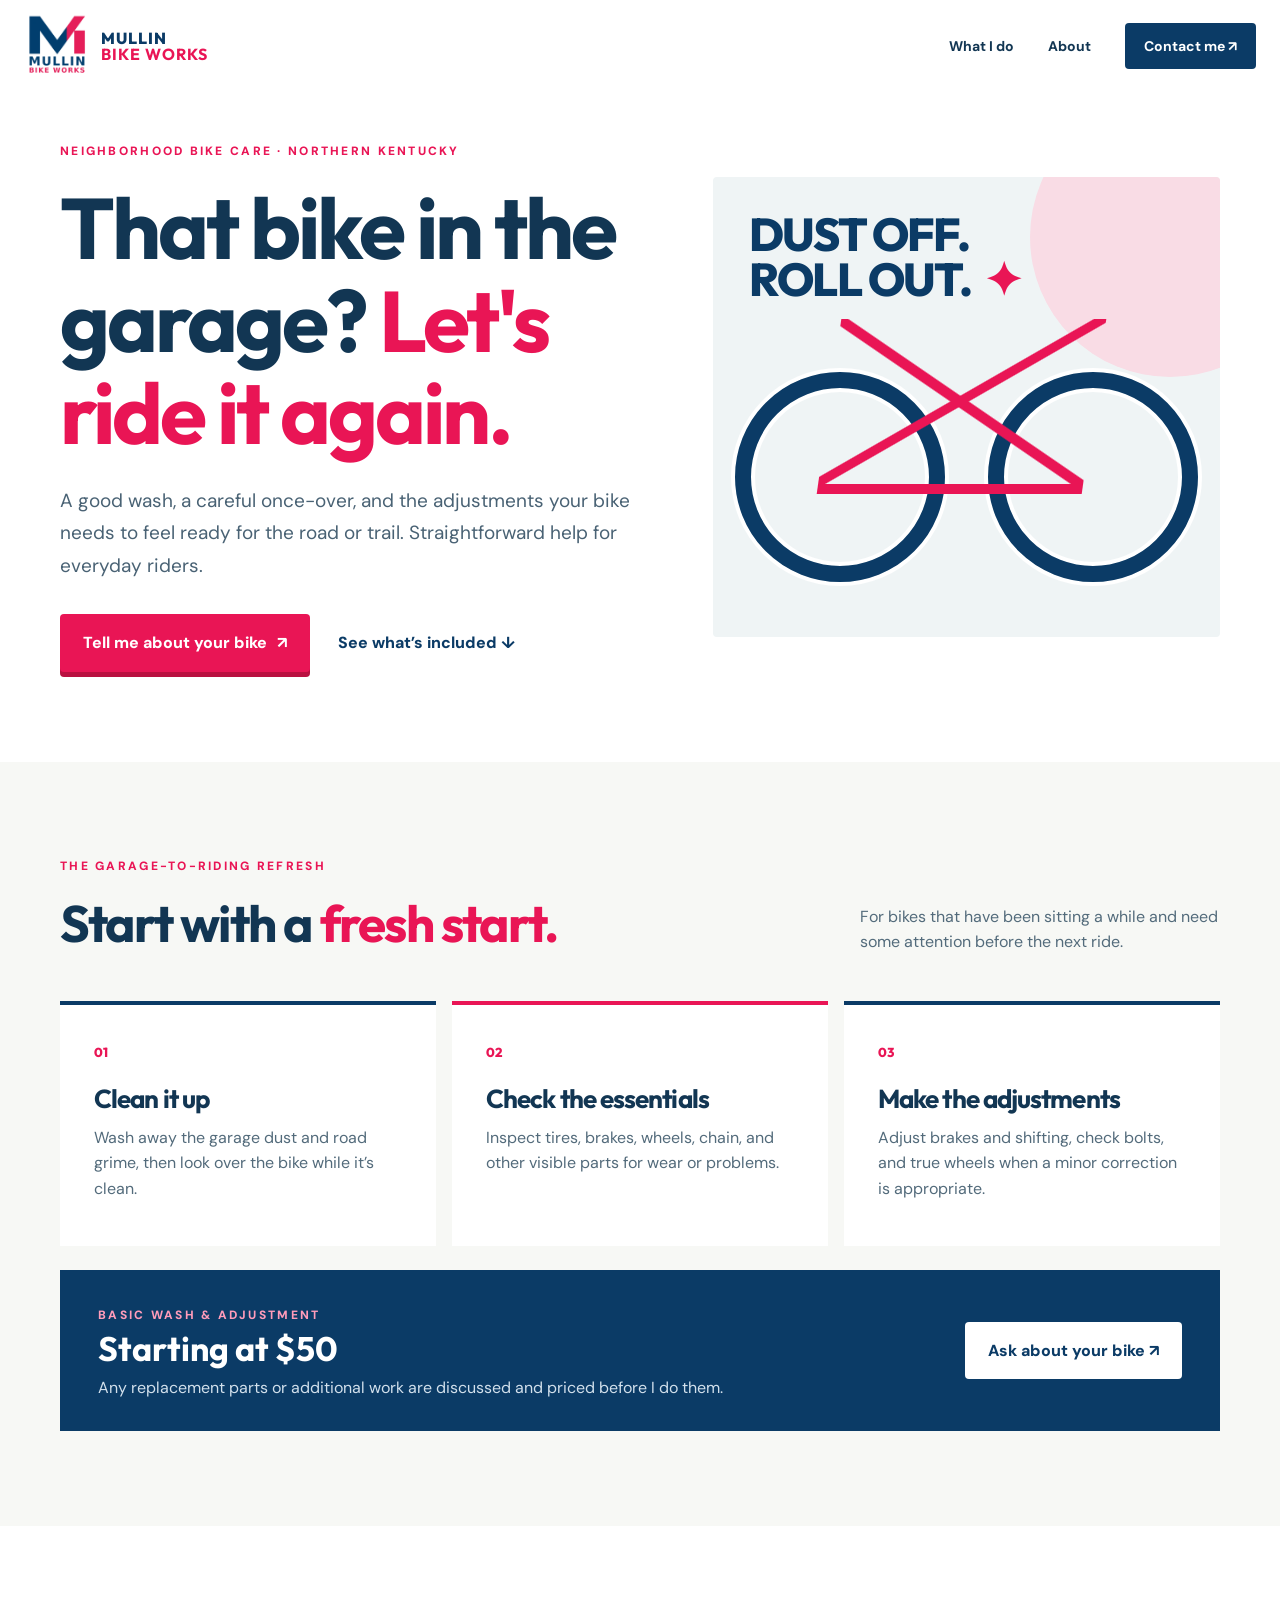
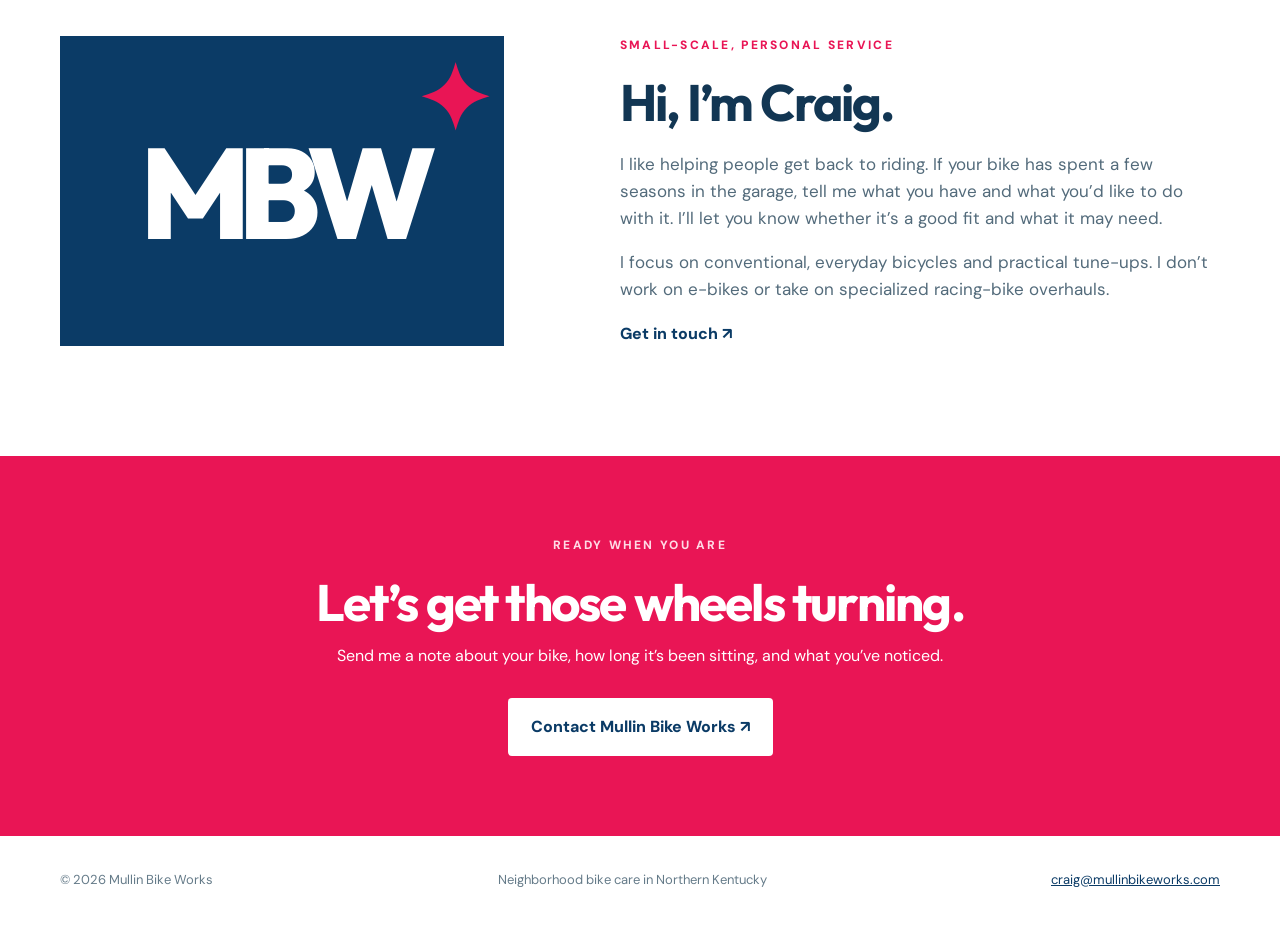
==== index.html @ 95a7aa64 "Build neighborhood bike service website" ====
<!doctype html>
<html lang="en">
<head>
  <meta charset="utf-8">
  <meta name="viewport" content="width=device-width, initial-scale=1">
  <meta name="theme-color" content="#0b3b66">
  <meta name="description" content="Mullin Bike Works helps Northern Kentucky neighbors get their everyday bikes out of the garage and ready to ride again.">
  <title>Mullin Bike Works | Get back on your bike</title>
  <link rel="icon" href="logo.png" type="image/png">
  <link rel="stylesheet" href="styles.css">
</head>
<body>
  <header class="site-header">
    <a class="brand" href="index.html" aria-label="Mullin Bike Works home"><img src="logo.png" alt="" width="66" height="66"><span>Mullin <strong>Bike Works</strong></span></a>
    <nav aria-label="Main navigation"><a href="#services">What I do</a><a href="#about">About</a><a class="nav-contact" href="contact.html">Contact me <span aria-hidden="true">↗</span></a></nav>
  </header>
  <main>
    <section class="hero wrap">
      <div class="hero-copy"><p class="eyebrow">NEIGHBORHOOD BIKE CARE · NORTHERN KENTUCKY</p><h1>That bike in the garage? <em>Let's ride it again.</em></h1><p class="lead">A good wash, a careful once-over, and the adjustments your bike needs to feel ready for the road or trail. Straightforward help for everyday riders.</p><div class="actions"><a class="button" href="contact.html">Tell me about your bike <span aria-hidden="true">↗</span></a><a class="text-link" href="#services">See what’s included ↓</a></div></div>
      <div class="hero-art" aria-hidden="true"><span class="wheel wheel-one"></span><span class="wheel wheel-two"></span><span class="frame-lines"></span><div class="art-note">DUST OFF.<br>ROLL OUT.<span>✦</span></div></div>
    </section>
    <section id="services" class="service-section"><div class="wrap"><p class="eyebrow">THE GARAGE-TO-RIDING REFRESH</p><div class="section-top"><h2>Start with a <em>fresh start.</em></h2><p>For bikes that have been sitting a while and need some attention before the next ride.</p></div><div class="service-grid"><div class="service-card"><span class="number">01</span><h3>Clean it up</h3><p>Wash away the garage dust and road grime, then look over the bike while it’s clean.</p></div><div class="service-card"><span class="number">02</span><h3>Check the essentials</h3><p>Inspect tires, brakes, wheels, chain, and other visible parts for wear or problems.</p></div><div class="service-card"><span class="number">03</span><h3>Make the adjustments</h3><p>Adjust brakes and shifting, check bolts, and true wheels when a minor correction is appropriate.</p></div></div><div class="price-strip"><div><span class="eyebrow">BASIC WASH & ADJUSTMENT</span><strong>Starting at $50</strong><p>Any replacement parts or additional work are discussed and priced before I do them.</p></div><a class="button button-light" href="contact.html">Ask about your bike ↗</a></div></div></section>
    <section id="about" class="about wrap"><div class="about-mark">MBW<span>✦</span></div><div><p class="eyebrow">SMALL-SCALE, PERSONAL SERVICE</p><h2>Hi, I’m Craig.</h2><p>I like helping people get back to riding. If your bike has spent a few seasons in the garage, tell me what you have and what you’d like to do with it. I’ll let you know whether it’s a good fit and what it may need.</p><p>I focus on conventional, everyday bicycles and practical tune-ups. I don’t work on e-bikes or take on specialized racing-bike overhauls.</p><a class="text-link" href="contact.html">Get in touch ↗</a></div></section>
    <section class="bottom-cta"><div class="wrap"><p class="eyebrow">READY WHEN YOU ARE</p><h2>Let’s get those wheels turning.</h2><p>Send me a note about your bike, how long it’s been sitting, and what you’ve noticed.</p><a class="button button-light" href="contact.html">Contact Mullin Bike Works ↗</a></div></section>
  </main>
  <footer class="site-footer wrap"><span>© <span id="year">2026</span> Mullin Bike Works</span><span>Neighborhood bike care in Northern Kentucky</span><a href="mailto:craig@mullinbikeworks.com">craig@mullinbikeworks.com</a></footer>
  <script src="script.js"></script>
</body>
</html>
---- styles.css ----
@import url('https://fonts.googleapis.com/css2?family=DM+Sans:wght@400;500;600;700;800&family=Outfit:wght@400;500;600;700;800&display=swap');
:root{--navy:#0b3b66;--pink:#e91555;--ink:#123653;--cream:#f7f8f5;--line:#dce5e9}*{box-sizing:border-box}html{scroll-behavior:smooth}body{margin:0;background:#fff;color:var(--ink);font-family:'DM Sans',Arial,sans-serif;line-height:1.6}a{color:inherit}a:focus-visible{outline:3px solid var(--pink);outline-offset:4px}.wrap{width:min(1160px,calc(100% - 48px));margin-inline:auto}.site-header{height:92px;display:flex;align-items:center;justify-content:space-between;width:min(1260px,calc(100% - 48px));margin:auto}.brand{display:flex;align-items:center;gap:11px;text-decoration:none;font-family:Outfit,Arial,sans-serif;text-transform:uppercase;font-size:16px;font-weight:800;line-height:1.03;letter-spacing:.06em;color:var(--navy)}.brand img{object-fit:contain}.brand strong{display:block;color:var(--pink)}nav{display:flex;align-items:center;gap:34px}nav a{font-size:14px;font-weight:700;text-decoration:none}nav a:hover,.text-link:hover{color:var(--pink)}nav .nav-contact{background:var(--navy);padding:12px 19px;color:white;border-radius:4px}nav .nav-contact:hover{background:var(--pink);color:white}h1,h2,h3,p{margin-top:0}h1,h2,h3{font-family:Outfit,Arial,sans-serif;line-height:1.08;letter-spacing:-.035em}h1{font-size:clamp(48px,6.7vw,88px);margin-bottom:26px}h2{font-size:clamp(34px,4vw,54px);margin-bottom:20px}h3{font-size:26px}em{font-style:normal;color:var(--pink)}.eyebrow{font-size:12px;letter-spacing:.19em;font-weight:800;color:var(--pink);margin-bottom:20px}.lead{font-size:19px;line-height:1.7;max-width:580px;color:#496274}.button{display:inline-flex;align-items:center;justify-content:center;gap:10px;background:var(--pink);color:white;text-decoration:none;border-radius:4px;padding:16px 23px;font-weight:800;box-shadow:0 5px 0 #b91040;transition:transform .2s,box-shadow .2s}.button:hover{transform:translateY(-2px);box-shadow:0 7px 0 #b91040}.text-link{font-weight:800;text-decoration:none;color:var(--navy)}.actions{display:flex;align-items:center;gap:28px;flex-wrap:wrap;margin-top:32px}.hero{display:grid;grid-template-columns:1.08fr .92fr;gap:5%;min-height:620px;align-items:center;padding-block:50px 90px}.hero-art{height:460px;position:relative;background:#eff4f5;overflow:hidden;border-radius:4px}.hero-art:after{content:'';position:absolute;width:280px;height:280px;border-radius:50%;background:#f9dce5;right:-90px;top:-80px}.wheel{position:absolute;bottom:55px;width:210px;height:210px;border:16px solid var(--navy);border-radius:50%;z-index:1;box-shadow:inset 0 0 0 4px white,0 0 0 4px white}.wheel-one{left:22px}.wheel-two{right:22px}.frame-lines{position:absolute;z-index:2;left:116px;bottom:143px;width:265px;height:175px;background:linear-gradient(148deg,transparent 47.5%,var(--pink) 48%,var(--pink) 51%,transparent 51.5%),linear-gradient(32deg,transparent 47.5%,var(--pink) 48%,var(--pink) 51%,transparent 51.5%);border-bottom:10px solid var(--pink);transform:skewX(-8deg)}.art-note{position:absolute;z-index:3;top:35px;left:36px;color:var(--navy);font:800 46px/.98 Outfit,Arial,sans-serif;letter-spacing:-.04em}.art-note span{color:var(--pink);padding-left:12px}.service-section{background:var(--cream);padding:95px 0}.section-top{display:flex;justify-content:space-between;gap:50px;align-items:end}.section-top p{max-width:360px;color:#536b7b}.service-grid{display:grid;grid-template-columns:repeat(3,1fr);gap:16px;margin:30px 0 24px}.service-card{background:white;padding:34px;min-height:245px;border-top:4px solid var(--navy)}.service-card:nth-child(2){border-color:var(--pink)}.service-card p{color:#536b7b;margin:0}.number{color:var(--pink);font:800 13px Outfit,Arial,sans-serif}.service-card h3{margin:20px 0 12px}.price-strip{background:var(--navy);color:white;padding:31px 38px;display:flex;align-items:center;justify-content:space-between;gap:32px}.price-strip .eyebrow{color:#ff9cba;margin:0}.price-strip strong{font:700 34px Outfit,Arial,sans-serif;display:block}.price-strip p{margin:5px 0 0;color:#d2e0ec}.button-light{background:white;color:var(--navy);box-shadow:none;white-space:nowrap}.button-light:hover{box-shadow:none;color:var(--pink)}.about{padding-block:110px;display:grid;grid-template-columns:.85fr 1.15fr;gap:10%;align-items:center}.about p:not(.eyebrow){font-size:17px;color:#536b7b}.about-mark{height:310px;background:var(--navy);color:white;display:flex;align-items:center;justify-content:center;font:800 clamp(70px,10vw,160px) Outfit,Arial,sans-serif;letter-spacing:-.1em;position:relative;overflow:hidden}.about-mark span{font-size:90px;color:var(--pink);position:absolute;right:25px;top:5px}.bottom-cta{background:var(--pink);text-align:center;padding:80px 24px;color:white}.bottom-cta .eyebrow{color:#ffdae5}.bottom-cta h2{margin-bottom:12px}.bottom-cta p:not(.eyebrow){margin-bottom:30px}.site-footer{display:flex;justify-content:space-between;gap:20px;flex-wrap:wrap;padding-block:34px;font-size:13px;color:#657b89}.site-footer a{color:var(--navy)}.contact-main{display:grid;grid-template-columns:1fr .85fr;gap:10%;padding-block:100px 115px;align-items:start}.contact-main h1{max-width:650px}.contact-main .button{margin-top:20px}.email-fallback{margin-top:28px;font-size:15px}.email-fallback a{font-weight:700;color:var(--navy)}.contact-card{background:var(--cream);border-top:6px solid var(--pink);padding:40px}.contact-card h2{font-size:32px}.contact-card ul{padding-left:21px}.contact-card li{padding:6px 0}.contact-card p{color:#536b7b}.contact-price{border-top:1px solid var(--line);padding-top:20px;font-size:15px}.contact-price strong{display:block;font:700 28px Outfit,Arial,sans-serif;color:var(--pink)}.contact-foot{background:var(--navy);color:white;padding:36px 0}.contact-foot p{margin:6px 0 0;color:#d2e0ec;max-width:780px}@media(max-width:800px){.site-header{height:auto;min-height:86px}.hero,.about,.contact-main{grid-template-columns:1fr}.hero{padding-block:55px}.hero-art{height:340px}.wheel{width:150px;height:150px;bottom:40px}.frame-lines{left:82px;bottom:104px;width:200px;height:120px}.art-note{font-size:35px}.service-grid{grid-template-columns:1fr}.service-card{min-height:auto}.section-top{display:block}.about{padding-block:70px}.about-mark{height:220px}.contact-main{padding-block:65px;gap:45px}}@media(max-width:540px){.wrap,.site-header{width:min(100% - 32px,1160px)}.site-header{align-items:flex-start;padding-block:14px;gap:10px;flex-wrap:wrap}.brand img{width:48px;height:48px}.brand{font-size:13px}nav{width:100%;gap:20px;justify-content:space-between}nav a{font-size:12px}nav .nav-contact{padding:8px 10px}.hero{padding-top:48px}.hero-art{height:285px}.wheel{width:125px;height:125px;border-width:10px;bottom:30px}.wheel-one{left:10px}.wheel-two{right:10px}.frame-lines{left:59px;bottom:77px;width:178px;height:105px}.art-note{font-size:29px;left:22px;top:20px}.actions{gap:20px}.service-section{padding:65px 0}.service-card{padding:26px}.price-strip{display:block;padding:28px}.price-strip .button{margin-top:22px}.site-footer{display:grid;gap:8px}.contact-card{padding:28px}}
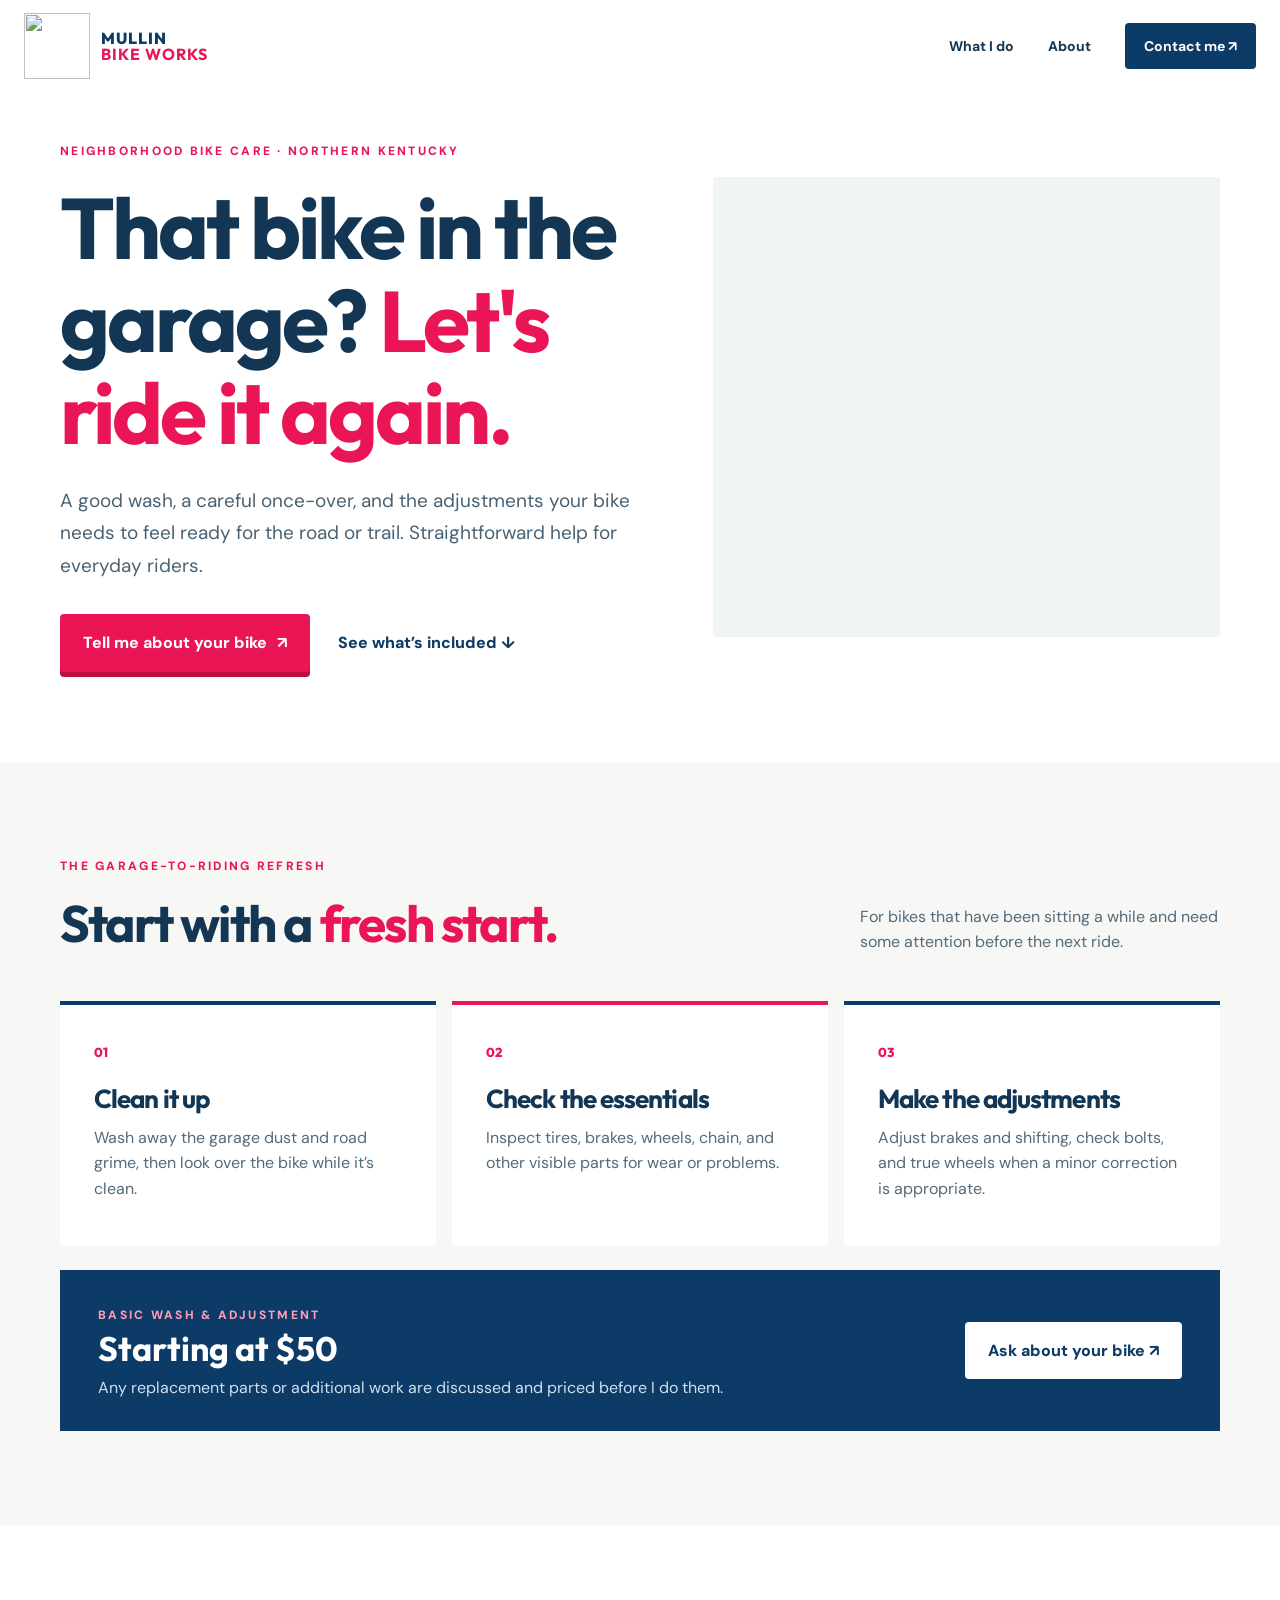
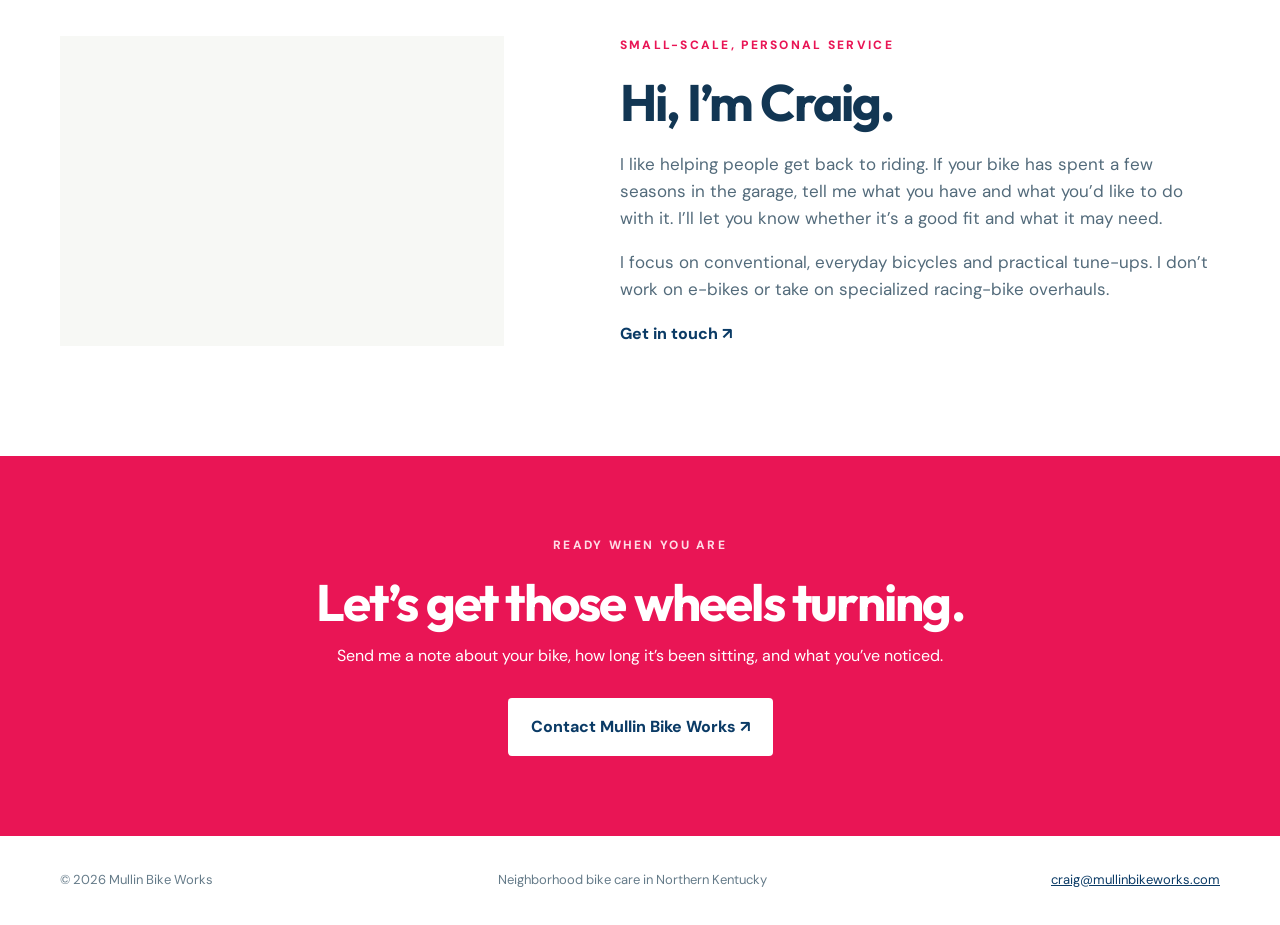
==== commit c3191e16: "Use supplied M and MBW marks throughout site" ====
--- a/index.html
+++ b/index.html
@@ -6,21 +6,21 @@
   <meta name="theme-color" content="#0b3b66">
   <meta name="description" content="Mullin Bike Works helps Northern Kentucky neighbors get their everyday bikes out of the garage and ready to ride again.">
   <title>Mullin Bike Works | Get back on your bike</title>
-  <link rel="icon" href="logo.png" type="image/png">
+  <link rel="icon" href="m-mark.png" type="image/png">
   <link rel="stylesheet" href="styles.css">
 </head>
 <body>
   <header class="site-header">
-    <a class="brand" href="index.html" aria-label="Mullin Bike Works home"><img src="logo.png" alt="" width="66" height="66"><span>Mullin <strong>Bike Works</strong></span></a>
+    <a class="brand" href="index.html" aria-label="Mullin Bike Works home"><img src="m-mark.png" alt="" width="66" height="66"><span>Mullin <strong>Bike Works</strong></span></a>
     <nav aria-label="Main navigation"><a href="#services">What I do</a><a href="#about">About</a><a class="nav-contact" href="contact.html">Contact me <span aria-hidden="true">↗</span></a></nav>
   </header>
   <main>
     <section class="hero wrap">
       <div class="hero-copy"><p class="eyebrow">NEIGHBORHOOD BIKE CARE · NORTHERN KENTUCKY</p><h1>That bike in the garage? <em>Let's ride it again.</em></h1><p class="lead">A good wash, a careful once-over, and the adjustments your bike needs to feel ready for the road or trail. Straightforward help for everyday riders.</p><div class="actions"><a class="button" href="contact.html">Tell me about your bike <span aria-hidden="true">↗</span></a><a class="text-link" href="#services">See what’s included ↓</a></div></div>
-      <div class="hero-art" aria-hidden="true"><span class="wheel wheel-one"></span><span class="wheel wheel-two"></span><span class="frame-lines"></span><div class="art-note">DUST OFF.<br>ROLL OUT.<span>✦</span></div></div>
+      <div class="hero-art" aria-hidden="true"><img src="m-mark.png" alt=""></div>
     </section>
     <section id="services" class="service-section"><div class="wrap"><p class="eyebrow">THE GARAGE-TO-RIDING REFRESH</p><div class="section-top"><h2>Start with a <em>fresh start.</em></h2><p>For bikes that have been sitting a while and need some attention before the next ride.</p></div><div class="service-grid"><div class="service-card"><span class="number">01</span><h3>Clean it up</h3><p>Wash away the garage dust and road grime, then look over the bike while it’s clean.</p></div><div class="service-card"><span class="number">02</span><h3>Check the essentials</h3><p>Inspect tires, brakes, wheels, chain, and other visible parts for wear or problems.</p></div><div class="service-card"><span class="number">03</span><h3>Make the adjustments</h3><p>Adjust brakes and shifting, check bolts, and true wheels when a minor correction is appropriate.</p></div></div><div class="price-strip"><div><span class="eyebrow">BASIC WASH & ADJUSTMENT</span><strong>Starting at $50</strong><p>Any replacement parts or additional work are discussed and priced before I do them.</p></div><a class="button button-light" href="contact.html">Ask about your bike ↗</a></div></div></section>
-    <section id="about" class="about wrap"><div class="about-mark">MBW<span>✦</span></div><div><p class="eyebrow">SMALL-SCALE, PERSONAL SERVICE</p><h2>Hi, I’m Craig.</h2><p>I like helping people get back to riding. If your bike has spent a few seasons in the garage, tell me what you have and what you’d like to do with it. I’ll let you know whether it’s a good fit and what it may need.</p><p>I focus on conventional, everyday bicycles and practical tune-ups. I don’t work on e-bikes or take on specialized racing-bike overhauls.</p><a class="text-link" href="contact.html">Get in touch ↗</a></div></section>
+    <section id="about" class="about wrap"><div class="about-mark" aria-hidden="true"><div class="mbw-crop"><img src="mbw-lockup.png" alt=""></div></div><div><p class="eyebrow">SMALL-SCALE, PERSONAL SERVICE</p><h2>Hi, I’m Craig.</h2><p>I like helping people get back to riding. If your bike has spent a few seasons in the garage, tell me what you have and what you’d like to do with it. I’ll let you know whether it’s a good fit and what it may need.</p><p>I focus on conventional, everyday bicycles and practical tune-ups. I don’t work on e-bikes or take on specialized racing-bike overhauls.</p><a class="text-link" href="contact.html">Get in touch ↗</a></div></section>
     <section class="bottom-cta"><div class="wrap"><p class="eyebrow">READY WHEN YOU ARE</p><h2>Let’s get those wheels turning.</h2><p>Send me a note about your bike, how long it’s been sitting, and what you’ve noticed.</p><a class="button button-light" href="contact.html">Contact Mullin Bike Works ↗</a></div></section>
   </main>
   <footer class="site-footer wrap"><span>© <span id="year">2026</span> Mullin Bike Works</span><span>Neighborhood bike care in Northern Kentucky</span><a href="mailto:craig@mullinbikeworks.com">craig@mullinbikeworks.com</a></footer>
--- a/styles.css
+++ b/styles.css
@@ -1,2 +1,12 @@
 @import url('https://fonts.googleapis.com/css2?family=DM+Sans:wght@400;500;600;700;800&family=Outfit:wght@400;500;600;700;800&display=swap');
 :root{--navy:#0b3b66;--pink:#e91555;--ink:#123653;--cream:#f7f8f5;--line:#dce5e9}*{box-sizing:border-box}html{scroll-behavior:smooth}body{margin:0;background:#fff;color:var(--ink);font-family:'DM Sans',Arial,sans-serif;line-height:1.6}a{color:inherit}a:focus-visible{outline:3px solid var(--pink);outline-offset:4px}.wrap{width:min(1160px,calc(100% - 48px));margin-inline:auto}.site-header{height:92px;display:flex;align-items:center;justify-content:space-between;width:min(1260px,calc(100% - 48px));margin:auto}.brand{display:flex;align-items:center;gap:11px;text-decoration:none;font-family:Outfit,Arial,sans-serif;text-transform:uppercase;font-size:16px;font-weight:800;line-height:1.03;letter-spacing:.06em;color:var(--navy)}.brand img{object-fit:contain}.brand strong{display:block;color:var(--pink)}nav{display:flex;align-items:center;gap:34px}nav a{font-size:14px;font-weight:700;text-decoration:none}nav a:hover,.text-link:hover{color:var(--pink)}nav .nav-contact{background:var(--navy);padding:12px 19px;color:white;border-radius:4px}nav .nav-contact:hover{background:var(--pink);color:white}h1,h2,h3,p{margin-top:0}h1,h2,h3{font-family:Outfit,Arial,sans-serif;line-height:1.08;letter-spacing:-.035em}h1{font-size:clamp(48px,6.7vw,88px);margin-bottom:26px}h2{font-size:clamp(34px,4vw,54px);margin-bottom:20px}h3{font-size:26px}em{font-style:normal;color:var(--pink)}.eyebrow{font-size:12px;letter-spacing:.19em;font-weight:800;color:var(--pink);margin-bottom:20px}.lead{font-size:19px;line-height:1.7;max-width:580px;color:#496274}.button{display:inline-flex;align-items:center;justify-content:center;gap:10px;background:var(--pink);color:white;text-decoration:none;border-radius:4px;padding:16px 23px;font-weight:800;box-shadow:0 5px 0 #b91040;transition:transform .2s,box-shadow .2s}.button:hover{transform:translateY(-2px);box-shadow:0 7px 0 #b91040}.text-link{font-weight:800;text-decoration:none;color:var(--navy)}.actions{display:flex;align-items:center;gap:28px;flex-wrap:wrap;margin-top:32px}.hero{display:grid;grid-template-columns:1.08fr .92fr;gap:5%;min-height:620px;align-items:center;padding-block:50px 90px}.hero-art{height:460px;position:relative;background:#eff4f5;overflow:hidden;border-radius:4px}.hero-art:after{content:'';position:absolute;width:280px;height:280px;border-radius:50%;background:#f9dce5;right:-90px;top:-80px}.wheel{position:absolute;bottom:55px;width:210px;height:210px;border:16px solid var(--navy);border-radius:50%;z-index:1;box-shadow:inset 0 0 0 4px white,0 0 0 4px white}.wheel-one{left:22px}.wheel-two{right:22px}.frame-lines{position:absolute;z-index:2;left:116px;bottom:143px;width:265px;height:175px;background:linear-gradient(148deg,transparent 47.5%,var(--pink) 48%,var(--pink) 51%,transparent 51.5%),linear-gradient(32deg,transparent 47.5%,var(--pink) 48%,var(--pink) 51%,transparent 51.5%);border-bottom:10px solid var(--pink);transform:skewX(-8deg)}.art-note{position:absolute;z-index:3;top:35px;left:36px;color:var(--navy);font:800 46px/.98 Outfit,Arial,sans-serif;letter-spacing:-.04em}.art-note span{color:var(--pink);padding-left:12px}.service-section{background:var(--cream);padding:95px 0}.section-top{display:flex;justify-content:space-between;gap:50px;align-items:end}.section-top p{max-width:360px;color:#536b7b}.service-grid{display:grid;grid-template-columns:repeat(3,1fr);gap:16px;margin:30px 0 24px}.service-card{background:white;padding:34px;min-height:245px;border-top:4px solid var(--navy)}.service-card:nth-child(2){border-color:var(--pink)}.service-card p{color:#536b7b;margin:0}.number{color:var(--pink);font:800 13px Outfit,Arial,sans-serif}.service-card h3{margin:20px 0 12px}.price-strip{background:var(--navy);color:white;padding:31px 38px;display:flex;align-items:center;justify-content:space-between;gap:32px}.price-strip .eyebrow{color:#ff9cba;margin:0}.price-strip strong{font:700 34px Outfit,Arial,sans-serif;display:block}.price-strip p{margin:5px 0 0;color:#d2e0ec}.button-light{background:white;color:var(--navy);box-shadow:none;white-space:nowrap}.button-light:hover{box-shadow:none;color:var(--pink)}.about{padding-block:110px;display:grid;grid-template-columns:.85fr 1.15fr;gap:10%;align-items:center}.about p:not(.eyebrow){font-size:17px;color:#536b7b}.about-mark{height:310px;background:var(--navy);color:white;display:flex;align-items:center;justify-content:center;font:800 clamp(70px,10vw,160px) Outfit,Arial,sans-serif;letter-spacing:-.1em;position:relative;overflow:hidden}.about-mark span{font-size:90px;color:var(--pink);position:absolute;right:25px;top:5px}.bottom-cta{background:var(--pink);text-align:center;padding:80px 24px;color:white}.bottom-cta .eyebrow{color:#ffdae5}.bottom-cta h2{margin-bottom:12px}.bottom-cta p:not(.eyebrow){margin-bottom:30px}.site-footer{display:flex;justify-content:space-between;gap:20px;flex-wrap:wrap;padding-block:34px;font-size:13px;color:#657b89}.site-footer a{color:var(--navy)}.contact-main{display:grid;grid-template-columns:1fr .85fr;gap:10%;padding-block:100px 115px;align-items:start}.contact-main h1{max-width:650px}.contact-main .button{margin-top:20px}.email-fallback{margin-top:28px;font-size:15px}.email-fallback a{font-weight:700;color:var(--navy)}.contact-card{background:var(--cream);border-top:6px solid var(--pink);padding:40px}.contact-card h2{font-size:32px}.contact-card ul{padding-left:21px}.contact-card li{padding:6px 0}.contact-card p{color:#536b7b}.contact-price{border-top:1px solid var(--line);padding-top:20px;font-size:15px}.contact-price strong{display:block;font:700 28px Outfit,Arial,sans-serif;color:var(--pink)}.contact-foot{background:var(--navy);color:white;padding:36px 0}.contact-foot p{margin:6px 0 0;color:#d2e0ec;max-width:780px}@media(max-width:800px){.site-header{height:auto;min-height:86px}.hero,.about,.contact-main{grid-template-columns:1fr}.hero{padding-block:55px}.hero-art{height:340px}.wheel{width:150px;height:150px;bottom:40px}.frame-lines{left:82px;bottom:104px;width:200px;height:120px}.art-note{font-size:35px}.service-grid{grid-template-columns:1fr}.service-card{min-height:auto}.section-top{display:block}.about{padding-block:70px}.about-mark{height:220px}.contact-main{padding-block:65px;gap:45px}}@media(max-width:540px){.wrap,.site-header{width:min(100% - 32px,1160px)}.site-header{align-items:flex-start;padding-block:14px;gap:10px;flex-wrap:wrap}.brand img{width:48px;height:48px}.brand{font-size:13px}nav{width:100%;gap:20px;justify-content:space-between}nav a{font-size:12px}nav .nav-contact{padding:8px 10px}.hero{padding-top:48px}.hero-art{height:285px}.wheel{width:125px;height:125px;border-width:10px;bottom:30px}.wheel-one{left:10px}.wheel-two{right:10px}.frame-lines{left:59px;bottom:77px;width:178px;height:105px}.art-note{font-size:29px;left:22px;top:20px}.actions{gap:20px}.service-section{padding:65px 0}.service-card{padding:26px}.price-strip{display:block;padding:28px}.price-strip .button{margin-top:22px}.site-footer{display:grid;gap:8px}.contact-card{padding:28px}}
+
+/* Supplied brand marks: show the MBW lettermark without the wording beneath it. */
+.hero-art{background:#eff4f5;display:grid;place-items:center;padding:9%;height:460px}
+.hero-art:after{display:none}
+.hero-art>img{width:100%;height:auto;display:block;position:relative;z-index:1}
+.about-mark{background:#f7f8f5;padding:30px;overflow:hidden}
+.mbw-crop{width:100%;aspect-ratio:1855 / 485;overflow:hidden}
+.mbw-crop img{display:block;width:100%;height:auto;transform:translateY(-3%)}
+@media(max-width:800px){.hero-art{height:340px}.about-mark{height:220px}}
+@media(max-width:540px){.hero-art{height:285px}.about-mark{height:180px;padding:20px}}
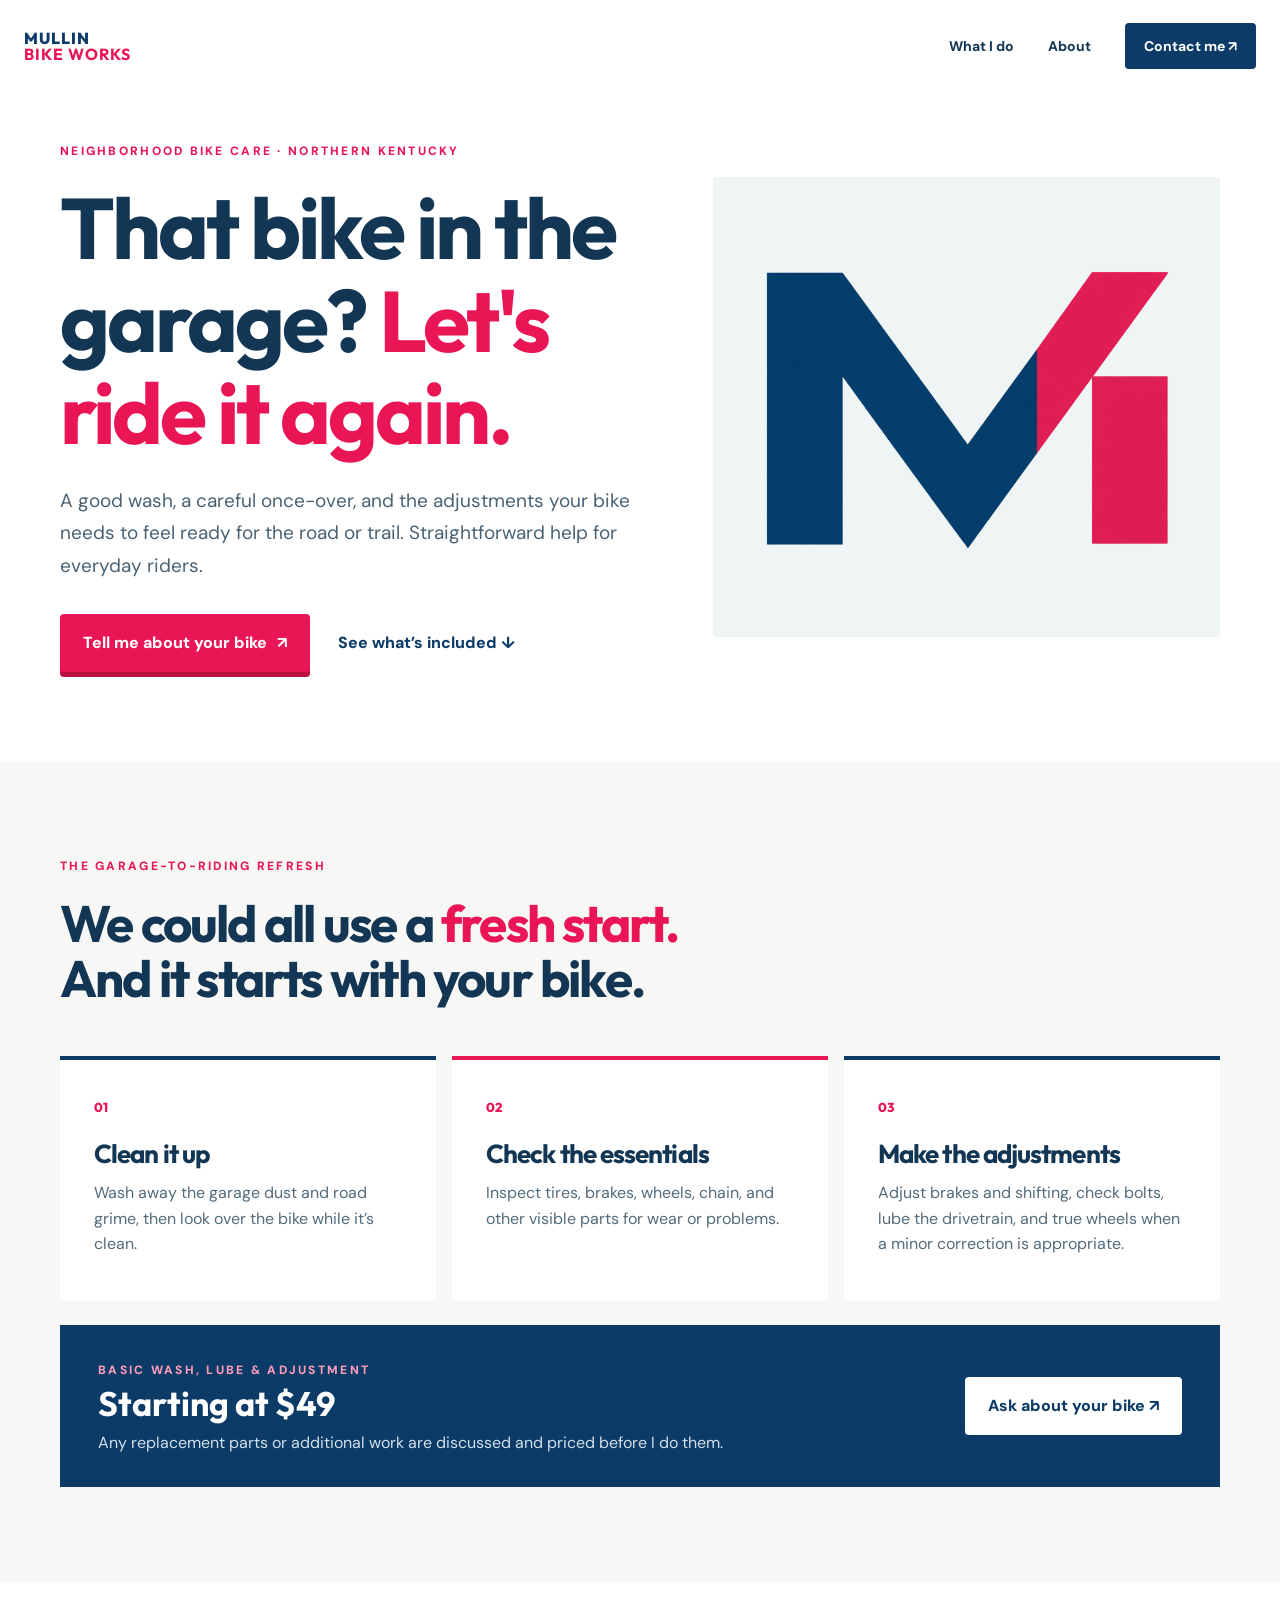
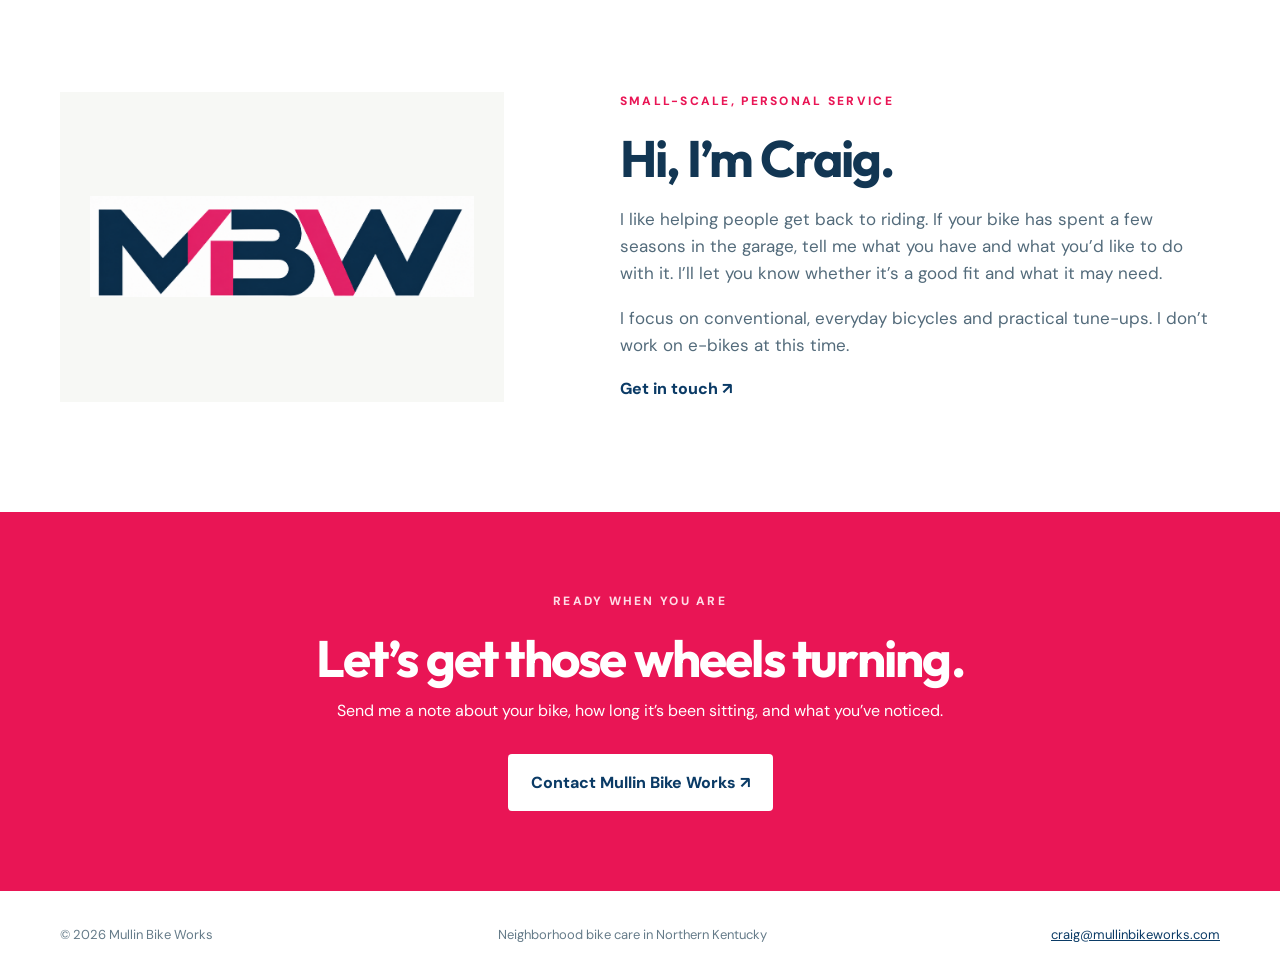
==== commit fe52ac82: "clean up copy" ====
--- a/index.html
+++ b/index.html
@@ -1,29 +1,141 @@
 <!doctype html>
 <html lang="en">
-<head>
-  <meta charset="utf-8">
-  <meta name="viewport" content="width=device-width, initial-scale=1">
-  <meta name="theme-color" content="#0b3b66">
-  <meta name="description" content="Mullin Bike Works helps Northern Kentucky neighbors get their everyday bikes out of the garage and ready to ride again.">
-  <title>Mullin Bike Works | Get back on your bike</title>
-  <link rel="icon" href="m-mark.png" type="image/png">
-  <link rel="stylesheet" href="styles.css">
-</head>
-<body>
-  <header class="site-header">
-    <a class="brand" href="index.html" aria-label="Mullin Bike Works home"><img src="m-mark.png" alt="" width="66" height="66"><span>Mullin <strong>Bike Works</strong></span></a>
-    <nav aria-label="Main navigation"><a href="#services">What I do</a><a href="#about">About</a><a class="nav-contact" href="contact.html">Contact me <span aria-hidden="true">↗</span></a></nav>
-  </header>
-  <main>
-    <section class="hero wrap">
-      <div class="hero-copy"><p class="eyebrow">NEIGHBORHOOD BIKE CARE · NORTHERN KENTUCKY</p><h1>That bike in the garage? <em>Let's ride it again.</em></h1><p class="lead">A good wash, a careful once-over, and the adjustments your bike needs to feel ready for the road or trail. Straightforward help for everyday riders.</p><div class="actions"><a class="button" href="contact.html">Tell me about your bike <span aria-hidden="true">↗</span></a><a class="text-link" href="#services">See what’s included ↓</a></div></div>
-      <div class="hero-art" aria-hidden="true"><img src="m-mark.png" alt=""></div>
-    </section>
-    <section id="services" class="service-section"><div class="wrap"><p class="eyebrow">THE GARAGE-TO-RIDING REFRESH</p><div class="section-top"><h2>Start with a <em>fresh start.</em></h2><p>For bikes that have been sitting a while and need some attention before the next ride.</p></div><div class="service-grid"><div class="service-card"><span class="number">01</span><h3>Clean it up</h3><p>Wash away the garage dust and road grime, then look over the bike while it’s clean.</p></div><div class="service-card"><span class="number">02</span><h3>Check the essentials</h3><p>Inspect tires, brakes, wheels, chain, and other visible parts for wear or problems.</p></div><div class="service-card"><span class="number">03</span><h3>Make the adjustments</h3><p>Adjust brakes and shifting, check bolts, and true wheels when a minor correction is appropriate.</p></div></div><div class="price-strip"><div><span class="eyebrow">BASIC WASH & ADJUSTMENT</span><strong>Starting at $50</strong><p>Any replacement parts or additional work are discussed and priced before I do them.</p></div><a class="button button-light" href="contact.html">Ask about your bike ↗</a></div></div></section>
-    <section id="about" class="about wrap"><div class="about-mark" aria-hidden="true"><div class="mbw-crop"><img src="mbw-lockup.png" alt=""></div></div><div><p class="eyebrow">SMALL-SCALE, PERSONAL SERVICE</p><h2>Hi, I’m Craig.</h2><p>I like helping people get back to riding. If your bike has spent a few seasons in the garage, tell me what you have and what you’d like to do with it. I’ll let you know whether it’s a good fit and what it may need.</p><p>I focus on conventional, everyday bicycles and practical tune-ups. I don’t work on e-bikes or take on specialized racing-bike overhauls.</p><a class="text-link" href="contact.html">Get in touch ↗</a></div></section>
-    <section class="bottom-cta"><div class="wrap"><p class="eyebrow">READY WHEN YOU ARE</p><h2>Let’s get those wheels turning.</h2><p>Send me a note about your bike, how long it’s been sitting, and what you’ve noticed.</p><a class="button button-light" href="contact.html">Contact Mullin Bike Works ↗</a></div></section>
-  </main>
-  <footer class="site-footer wrap"><span>© <span id="year">2026</span> Mullin Bike Works</span><span>Neighborhood bike care in Northern Kentucky</span><a href="mailto:craig@mullinbikeworks.com">craig@mullinbikeworks.com</a></footer>
-  <script src="script.js"></script>
-</body>
+  <head>
+    <meta charset="utf-8" />
+    <meta name="viewport" content="width=device-width, initial-scale=1" />
+    <meta name="theme-color" content="#0b3b66" />
+    <meta
+      name="description"
+      content="Mullin Bike Works helps Northern Kentucky neighbors get their everyday bikes out of the garage and ready to ride again."
+    />
+    <title>Mullin Bike Works | Get back on your bike</title>
+    <link rel="icon" href="m-mark.png" type="image/png" />
+    <link rel="stylesheet" href="styles.css" />
+  </head>
+  <body>
+    <header class="site-header">
+      <a class="brand" href="index.html" aria-label="Mullin Bike Works home">
+        <!-- <img src="m-mark.png" alt="" width="66" height="66"> -->
+        <span>Mullin <strong>Bike Works</strong></span>
+      </a>
+      <nav aria-label="Main navigation">
+        <a href="#services">What I do</a><a href="#about">About</a
+        ><a class="nav-contact" href="contact.html"
+          >Contact me <span aria-hidden="true">↗</span></a
+        >
+      </nav>
+    </header>
+    <main>
+      <section class="hero wrap">
+        <div class="hero-copy">
+          <p class="eyebrow">NEIGHBORHOOD BIKE CARE · NORTHERN KENTUCKY</p>
+          <h1>That bike in the garage? <em>Let's ride it again.</em></h1>
+          <p class="lead">
+            A good wash, a careful once-over, and the adjustments your bike
+            needs to feel ready for the road or trail. Straightforward help for
+            everyday riders.
+          </p>
+          <div class="actions">
+            <a class="button" href="contact.html"
+              >Tell me about your bike <span aria-hidden="true">↗</span></a
+            ><a class="text-link" href="#services">See what’s included ↓</a>
+          </div>
+        </div>
+        <div class="hero-art" aria-hidden="true">
+          <img src="m-mark.png" alt="" />
+        </div>
+      </section>
+      <section id="services" class="service-section">
+        <div class="wrap">
+          <p class="eyebrow">THE GARAGE-TO-RIDING REFRESH</p>
+          <div class="section-top">
+            <h2>We could all use a <em>fresh start.</em><br> And it starts with your bike.</h2>
+             <!-- <h2>Your bike is part of your <em>fresh start</em><br>Why not return the favor?</h2> -->
+            <!-- <p>
+              For bikes that have been sitting a while and need some attention
+              before the next ride.
+            </p> -->
+          </div>
+          <div class="service-grid">
+            <div class="service-card">
+              <span class="number">01</span>
+              <h3>Clean it up</h3>
+              <p>
+                Wash away the garage dust and road grime, then look over the
+                bike while it’s clean.
+              </p>
+            </div>
+            <div class="service-card">
+              <span class="number">02</span>
+              <h3>Check the essentials</h3>
+              <p>
+                Inspect tires, brakes, wheels, chain, and other visible parts
+                for wear or problems.
+              </p>
+            </div>
+            <div class="service-card">
+              <span class="number">03</span>
+              <h3>Make the adjustments</h3>
+              <p>
+                Adjust brakes and shifting, check bolts, lube the drivetrain, and true wheels when a
+                minor correction is appropriate.
+              </p>
+            </div>
+          </div>
+          <div class="price-strip">
+            <div>
+              <span class="eyebrow">BASIC WASH, LUBE & ADJUSTMENT</span
+              ><strong>Starting at $49</strong>
+              <p>
+                Any replacement parts or additional work are discussed and
+                priced before I do them.
+              </p>
+            </div>
+            <a class="button button-light" href="contact.html"
+              >Ask about your bike ↗</a
+            >
+          </div>
+        </div>
+      </section>
+      <section id="about" class="about wrap">
+        <div class="about-mark" aria-hidden="true">
+          <div class="mbw-crop"><img src="mbw-lockup.png" alt="" /></div>
+        </div>
+        <div>
+          <p class="eyebrow">SMALL-SCALE, PERSONAL SERVICE</p>
+          <h2>Hi, I’m Craig.</h2>
+          <p>
+            I like helping people get back to riding. If your bike has spent a
+            few seasons in the garage, tell me what you have and what you’d like
+            to do with it. I’ll let you know whether it’s a good fit and what it
+            may need.
+          </p>
+          <p>
+            I focus on conventional, everyday bicycles and practical tune-ups. I
+            don’t work on e-bikes at this time.
+          </p>
+          <a class="text-link" href="contact.html">Get in touch ↗</a>
+        </div>
+      </section>
+      <section class="bottom-cta">
+        <div class="wrap">
+          <p class="eyebrow">READY WHEN YOU ARE</p>
+          <h2>Let’s get those wheels turning.</h2>
+          <p>
+            Send me a note about your bike, how long it’s been sitting, and what
+            you’ve noticed.
+          </p>
+          <a class="button button-light" href="contact.html"
+            >Contact Mullin Bike Works ↗</a
+          >
+        </div>
+      </section>
+    </main>
+    <footer class="site-footer wrap">
+      <span>© <span id="year">2026</span> Mullin Bike Works</span
+      ><span>Neighborhood bike care in Northern Kentucky</span
+      ><a href="mailto:craig@mullinbikeworks.com">craig@mullinbikeworks.com</a>
+    </footer>
+    <script src="script.js"></script>
+  </body>
 </html>
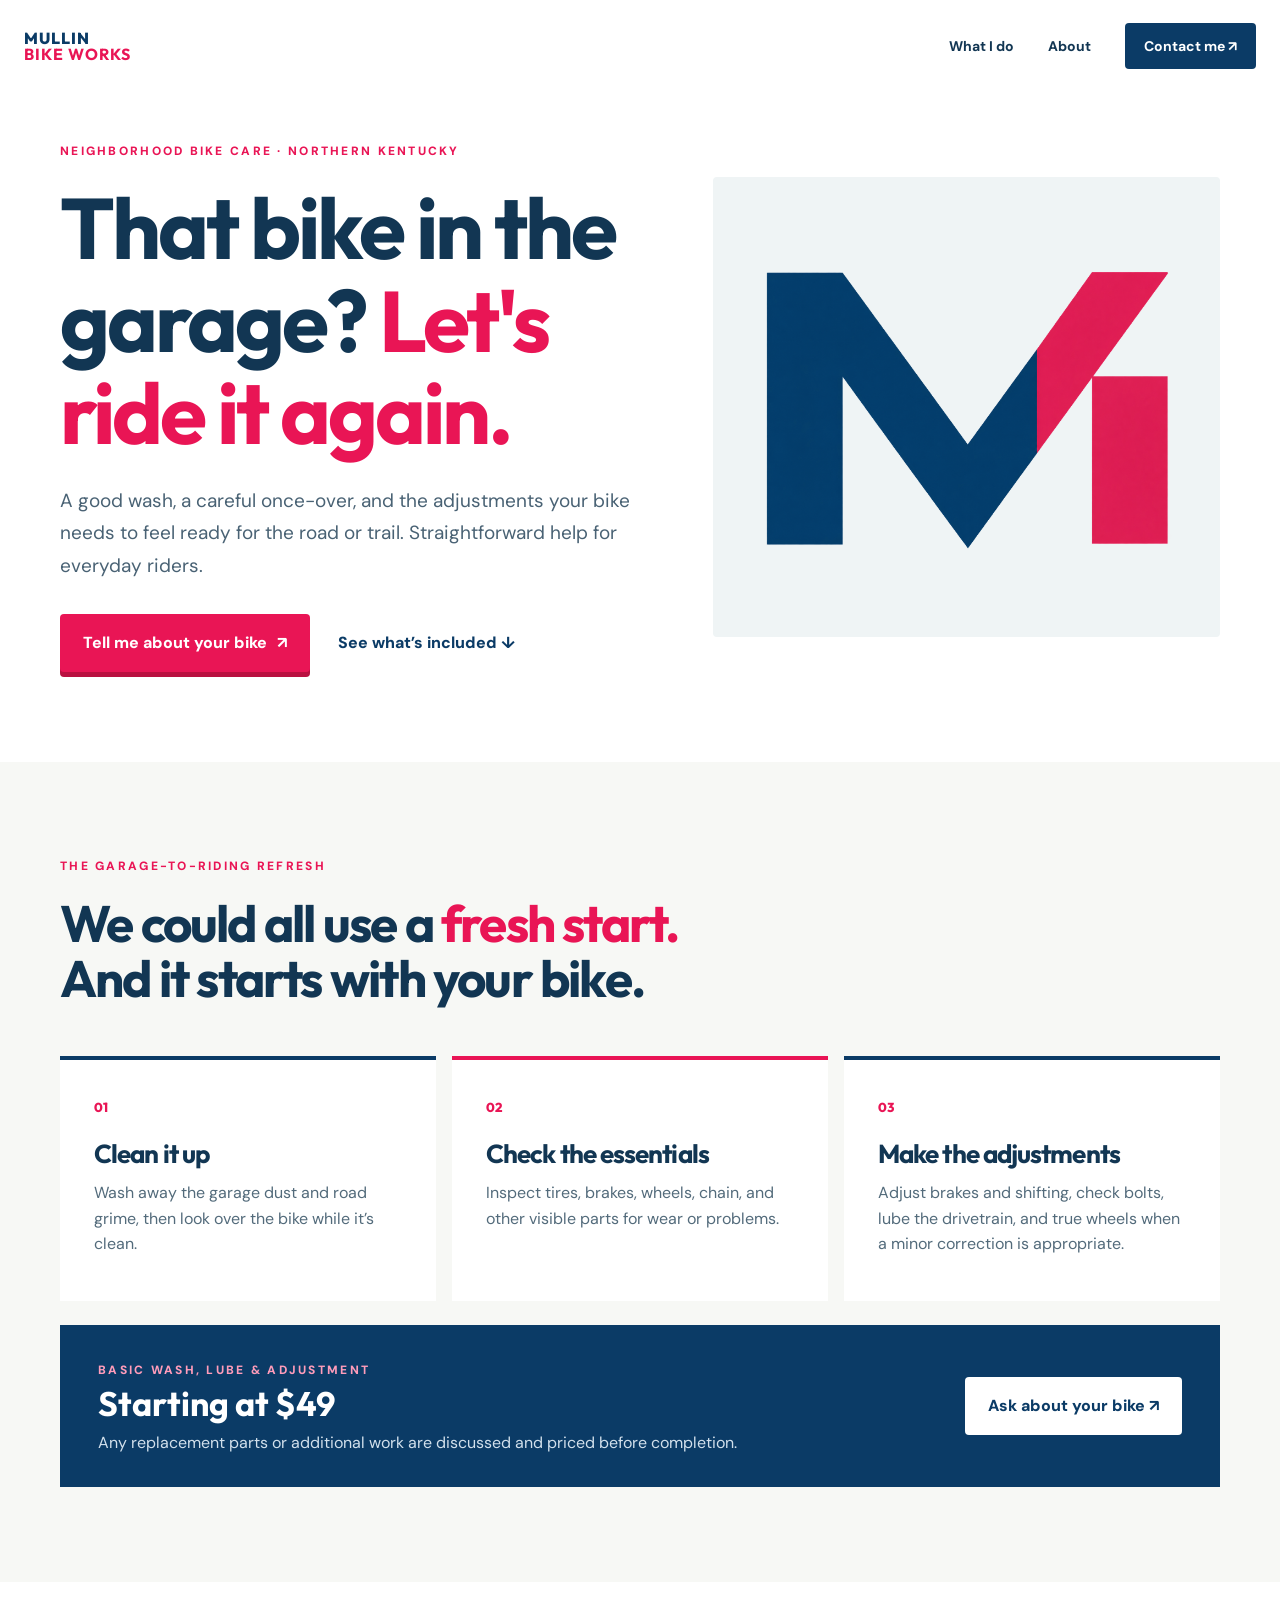
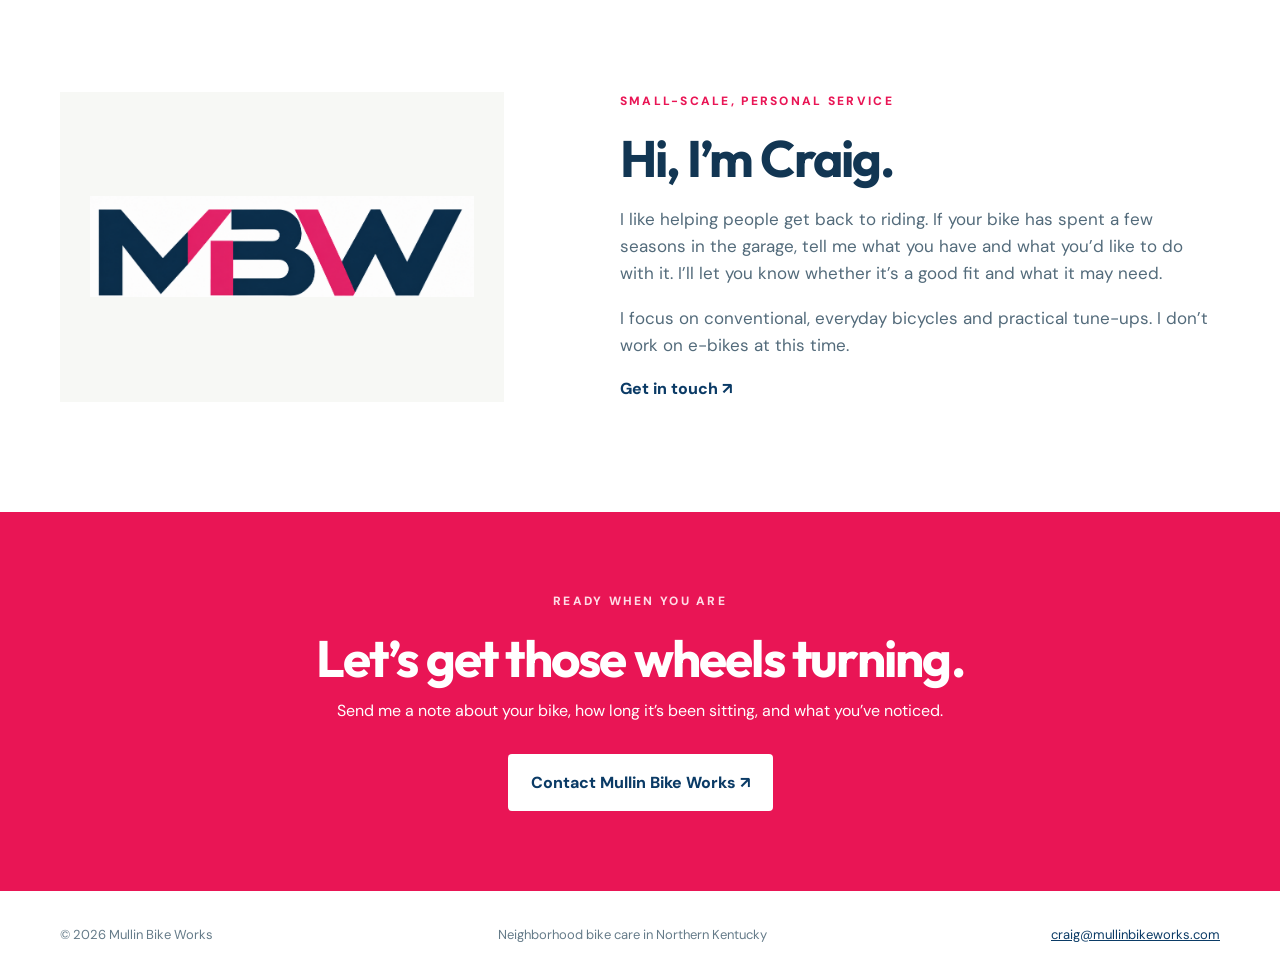
==== commit e757cedb: "cleanup" ====
--- a/index.html
+++ b/index.html
@@ -88,7 +88,7 @@
               ><strong>Starting at $49</strong>
               <p>
                 Any replacement parts or additional work are discussed and
-                priced before I do them.
+                priced before completion.
               </p>
             </div>
             <a class="button button-light" href="contact.html"
